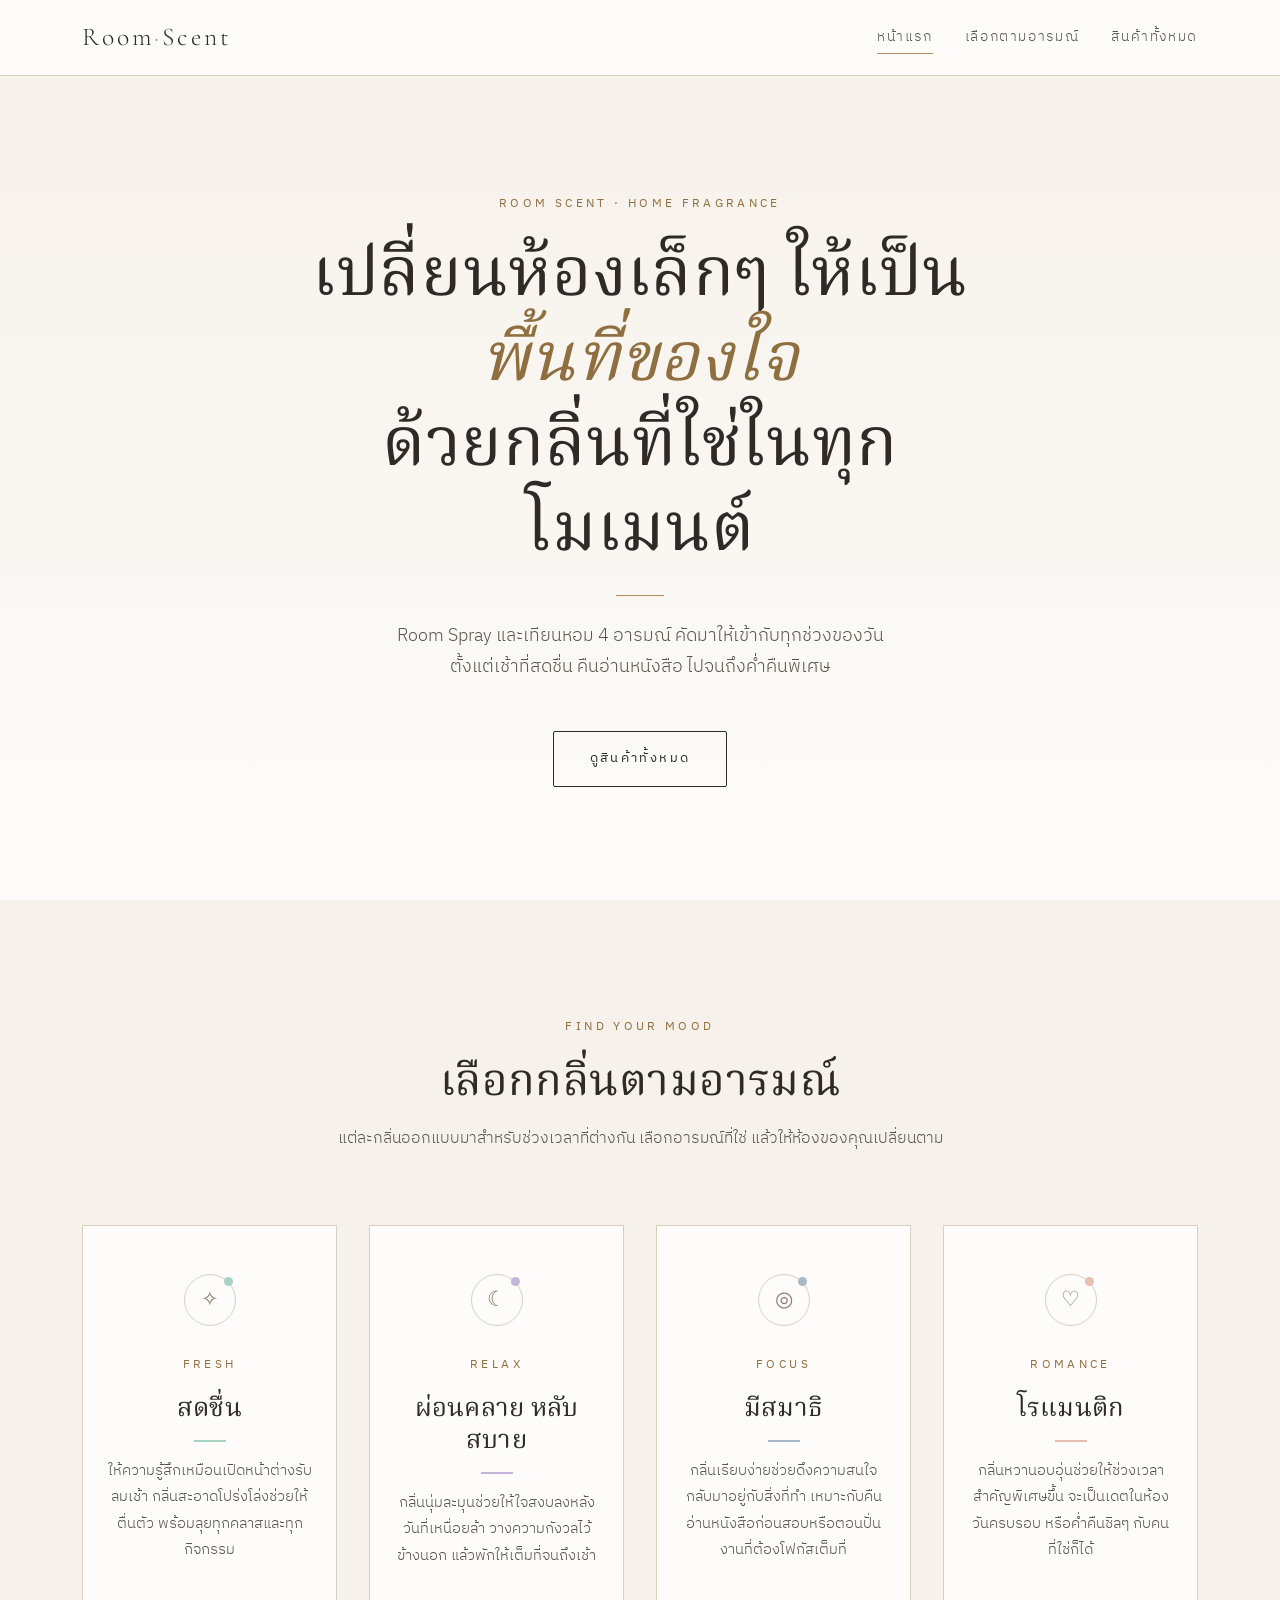
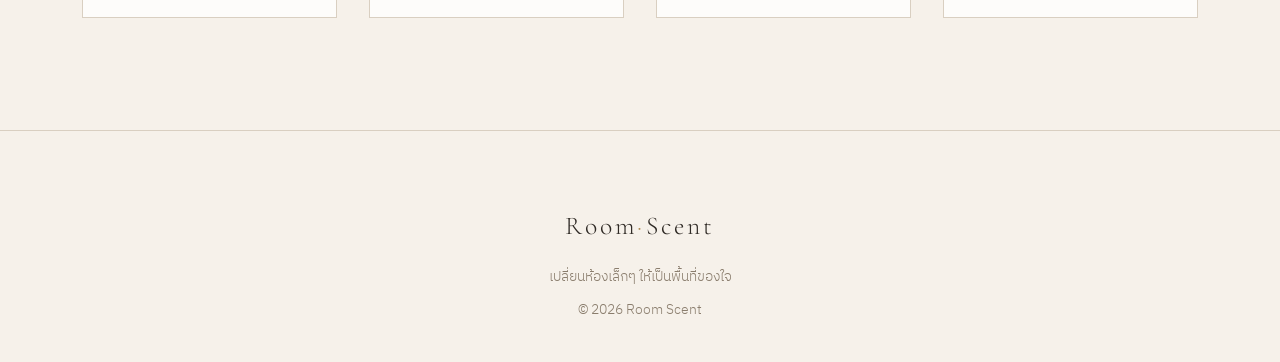
==== index.html @ d081c7c0 "Add files via upload" ====
<!DOCTYPE html>
<html lang="th">
<head>
  <meta charset="UTF-8">
  <meta name="viewport" content="width=device-width, initial-scale=1.0">
  <title>Room Scent — เปลี่ยนห้องเล็กๆ ให้เป็นพื้นที่ของใจ</title>
  <meta name="description" content="Room Scent น้ำหอมปรับบรรยากาศห้องและเทียนหอม 4 อารมณ์ Fresh, Relax, Focus, Romance">
  <link rel="stylesheet" href="style.css">
</head>
<body>

  <!-- ========== Header ========== -->
  <header class="site-header">
    <div class="container">
      <a href="index.html" class="logo">Room<span>·</span>Scent</a>

      <button class="nav-toggle" type="button" aria-label="เปิดเมนู">
        <span></span><span></span><span></span>
      </button>

      <nav class="nav">
        <a href="index.html" class="is-active">หน้าแรก</a>
        <a href="#moods">เลือกตามอารมณ์</a>
        <a href="product.html">สินค้าทั้งหมด</a>
      </nav>
    </div>
  </header>

  <main>

    <!-- ========== Hero ========== -->
    <section class="hero hero--center">
      <div class="container">
        <div class="hero__inner">
          <span class="eyebrow">Room Scent · Home Fragrance</span>
          <h1 class="hero__title">
            เปลี่ยนห้องเล็กๆ ให้เป็น<em>พื้นที่ของใจ</em><br>
            ด้วยกลิ่นที่ใช่ในทุกโมเมนต์
          </h1>
          <hr class="divider">
          <p class="hero__text">
            Room Spray และเทียนหอม 4 อารมณ์ คัดมาให้เข้ากับทุกช่วงของวัน
            ตั้งแต่เช้าที่สดชื่น คืนอ่านหนังสือ ไปจนถึงค่ำคืนพิเศษ
          </p>
          <a href="product.html" class="btn">ดูสินค้าทั้งหมด</a>
        </div>
      </div>
    </section>

    <!-- ========== Moods ========== -->
    <section class="section section--alt" id="moods">
      <div class="container">
        <div class="section-head">
          <span class="eyebrow">Find Your Mood</span>
          <h2>เลือกกลิ่นตามอารมณ์</h2>
          <p>แต่ละกลิ่นออกแบบมาสำหรับช่วงเวลาที่ต่างกัน เลือกอารมณ์ที่ใช่ แล้วให้ห้องของคุณเปลี่ยนตาม</p>
        </div>

        <div class="mood-grid">

          <a href="product.html?mood=fresh" class="mood-card mood-fresh">
            <div class="mood-icon" aria-hidden="true">✧</div>
            <span class="eyebrow">Fresh</span>
            <h3>สดชื่น</h3>
            <p>ให้ความรู้สึกเหมือนเปิดหน้าต่างรับลมเช้า กลิ่นสะอาดโปร่งโล่งช่วยให้ตื่นตัว พร้อมลุยทุกคลาสและทุกกิจกรรม</p>
          </a>

          <a href="product.html?mood=relax" class="mood-card mood-relax">
            <div class="mood-icon" aria-hidden="true">☾</div>
            <span class="eyebrow">Relax</span>
            <h3>ผ่อนคลาย หลับสบาย</h3>
            <p>กลิ่นนุ่มละมุนช่วยให้ใจสงบลงหลังวันที่เหนื่อยล้า วางความกังวลไว้ข้างนอก แล้วพักให้เต็มที่จนถึงเช้า</p>
          </a>

          <a href="product.html?mood=focus" class="mood-card mood-focus">
            <div class="mood-icon" aria-hidden="true">◎</div>
            <span class="eyebrow">Focus</span>
            <h3>มีสมาธิ</h3>
            <p>กลิ่นเรียบง่ายช่วยดึงความสนใจกลับมาอยู่กับสิ่งที่ทำ เหมาะกับคืนอ่านหนังสือก่อนสอบหรือตอนปั่นงานที่ต้องโฟกัสเต็มที่</p>
          </a>

          <a href="product.html?mood=romance" class="mood-card mood-romance">
            <div class="mood-icon" aria-hidden="true">♡</div>
            <span class="eyebrow">Romance</span>
            <h3>โรแมนติก</h3>
            <p>กลิ่นหวานอบอุ่นช่วยให้ช่วงเวลาสำคัญพิเศษขึ้น จะเป็นเดตในห้อง วันครบรอบ หรือค่ำคืนชิลๆ กับคนที่ใช่ก็ได้</p>
          </a>

        </div>
      </div>
    </section>

  </main>

  <!-- ========== Footer ========== -->
  <footer class="site-footer">
    <div class="container">
      <a href="index.html" class="logo">Room<span>·</span>Scent</a>
      <p>เปลี่ยนห้องเล็กๆ ให้เป็นพื้นที่ของใจ</p>
      <p>&copy; 2026 Room Scent</p>
    </div>
  </footer>

  <script src="script.js"></script>
</body>
</html>
---- style.css ----
/* ==========================================================
   Room Scent — Global Theme
   Premium · Minimal · Calm
   ----------------------------------------------------------
   คลาสหลักที่ใช้ใน HTML:
   Layout   : .container, .section, .section--alt
   Header   : .site-header, .logo, .nav, .nav-toggle
   Hero     : .hero, .hero__eyebrow, .hero__title, .hero__text
   Heading  : .section-head, .eyebrow, .divider
   Mood     : .mood-grid, .mood-card  + .mood-fresh / .mood-relax /
              .mood-focus / .mood-romance  (ใส่คู่กับ element ไหนก็ได้)
              .mood-dot, .mood-tag
   Products : .filters, .filter-btn, .product-grid, .product-card,
              .product-card__img, .product-card__body, .product-card__meta,
              .product-card__name, .product-card__desc, .product-card__footer,
              .price
   Buttons  : .btn, .btn--primary, .btn--ghost, .btn--sm, .btn--block
   Form     : .form, .form-group, .form-row, label, input, textarea, select,
              .form-note, .form-status (.is-success / .is-error)
   Cart     : .cart, .cart-item, .cart-total, .qty
   Footer   : .site-footer
   ========================================================== */

@import url("https://fonts.googleapis.com/css2?family=Cormorant+Garamond:ital,wght@0,400;0,500;0,600;1,400&family=Noto+Serif+Thai:wght@300;400;500&family=IBM+Plex+Sans+Thai:wght@300;400;500&display=swap");

/* ---------- Design tokens ---------- */
:root {
  /* Base palette */
  --c-white: #fdfcfa;
  --c-cream: #f6f1ea;
  --c-sand: #ebe3d7;
  --c-beige-dark: #b9a993;
  --c-taupe: #8a7d6d;
  --c-ink: #2f2a25;
  --c-ink-soft: #5b544c;
  --c-line: #d9cfc1;

  /* Accent: soft bronze / gold */
  --c-accent: #b08d57;
  --c-accent-dark: #8f6f3f;
  --c-accent-soft: #e9dcc6;

  /* Mood tints (ใช้แตะเบาๆ เท่านั้น) */
  --mood-fresh: #a8d5c2;
  --mood-relax: #c3b5dc;
  --mood-focus: #a9b8c6;
  --mood-romance: #e8bfae;
  --mood: var(--c-accent); /* ค่าเริ่มต้น ถูกแทนด้วย .mood-* */

  /* Typography */
  --f-serif: "Cormorant Garamond", "Noto Serif Thai", Georgia, serif;
  --f-sans: "IBM Plex Sans Thai", -apple-system, "Helvetica Neue", sans-serif;

  /* Spacing scale */
  --s-1: 0.25rem;
  --s-2: 0.5rem;
  --s-3: 0.75rem;
  --s-4: 1rem;
  --s-5: 1.5rem;
  --s-6: 2rem;
  --s-7: 3rem;
  --s-8: 4.5rem;
  --s-9: 7rem;

  --radius: 2px;
  --line: 1px solid var(--c-line);
  --ease: cubic-bezier(0.25, 0.6, 0.3, 1);
  --container: 1180px;
  --header-h: 76px;
}

.mood-fresh   { --mood: var(--mood-fresh); }
.mood-relax   { --mood: var(--mood-relax); }
.mood-focus   { --mood: var(--mood-focus); }
.mood-romance { --mood: var(--mood-romance); }

/* ---------- Reset / base ---------- */
*,
*::before,
*::after { box-sizing: border-box; }

html { scroll-behavior: smooth; -webkit-text-size-adjust: 100%; }

body {
  margin: 0;
  font-family: var(--f-sans);
  font-weight: 300;
  font-size: 1rem;
  line-height: 1.8;
  color: var(--c-ink);
  background: var(--c-white);
  -webkit-font-smoothing: antialiased;
}

img { display: block; max-width: 100%; height: auto; }

a { color: inherit; text-decoration: none; transition: color 0.3s var(--ease); }
a:hover { color: var(--c-accent-dark); }

h1, h2, h3, h4 {
  font-family: var(--f-serif);
  font-weight: 400;
  line-height: 1.25;
  letter-spacing: 0.01em;
  margin: 0 0 var(--s-4);
  color: var(--c-ink);
}
h1 { font-size: clamp(2.4rem, 5.5vw, 4.25rem); }
h2 { font-size: clamp(1.9rem, 3.6vw, 2.75rem); }
h3 { font-size: clamp(1.3rem, 2vw, 1.6rem); }

p { margin: 0 0 var(--s-4); color: var(--c-ink-soft); }

::selection { background: var(--c-accent-soft); color: var(--c-ink); }

:focus-visible { outline: 1px solid var(--c-accent); outline-offset: 3px; }

/* ---------- Layout ---------- */
.container {
  width: 100%;
  max-width: var(--container);
  margin: 0 auto;
  padding: 0 var(--s-6);
}

.section { padding: var(--s-9) 0; }
.section--alt { background: var(--c-cream); }

.section-head {
  text-align: center;
  max-width: 620px;
  margin: 0 auto var(--s-8);
}

.eyebrow {
  display: inline-block;
  font-family: var(--f-sans);
  font-size: 0.75rem;
  font-weight: 400;
  letter-spacing: 0.28em;
  text-transform: uppercase;
  color: var(--c-accent-dark);
  margin-bottom: var(--s-4);
}

.divider {
  width: 48px;
  height: 1px;
  background: var(--mood);
  border: 0;
  margin: var(--s-5) auto;
}

/* ---------- Header ---------- */
.site-header {
  position: sticky;
  top: 0;
  z-index: 50;
  height: var(--header-h);
  background: rgba(253, 252, 250, 0.92);
  backdrop-filter: blur(8px);
  -webkit-backdrop-filter: blur(8px);
  border-bottom: var(--line);
}
.site-header .container {
  height: 100%;
  display: flex;
  align-items: center;
  justify-content: space-between;
}

.logo {
  font-family: var(--f-serif);
  font-size: 1.6rem;
  letter-spacing: 0.12em;
  color: var(--c-ink);
}
.logo span { color: var(--c-accent); }

.nav { display: flex; align-items: center; gap: var(--s-6); }
.nav a {
  font-size: 0.85rem;
  letter-spacing: 0.12em;
  color: var(--c-ink-soft);
  position: relative;
}
.nav a::after {
  content: "";
  position: absolute;
  left: 0;
  bottom: -4px;
  width: 0;
  height: 1px;
  background: var(--c-accent);
  transition: width 0.35s var(--ease);
}
.nav a:hover::after,
.nav a.is-active::after { width: 100%; }

.nav-toggle {
  display: none;
  background: none;
  border: 0;
  padding: var(--s-2);
  cursor: pointer;
}
.nav-toggle span {
  display: block;
  width: 22px;
  height: 1px;
  background: var(--c-ink);
  margin: 6px 0;
  transition: transform 0.3s var(--ease), opacity 0.3s;
}

/* ---------- Hero ---------- */
.hero {
  min-height: calc(100vh - var(--header-h));
  display: flex;
  align-items: center;
  background: linear-gradient(180deg, var(--c-cream) 0%, var(--c-white) 100%);
  padding: var(--s-9) 0;
}
.hero__inner { max-width: 720px; }
.hero--center .hero__inner { margin: 0 auto; text-align: center; }
.hero__title { margin-bottom: var(--s-5); }
.hero__title em { font-style: italic; color: var(--c-accent-dark); }
.hero__text {
  font-size: 1.1rem;
  max-width: 520px;
  margin-bottom: var(--s-7);
}
.hero--center .hero__text { margin-left: auto; margin-right: auto; }

/* ---------- Buttons ---------- */
.btn {
  display: inline-flex;
  align-items: center;
  justify-content: center;
  gap: var(--s-2);
  padding: 0.95rem 2.25rem;
  font-family: var(--f-sans);
  font-size: 0.82rem;
  font-weight: 400;
  letter-spacing: 0.18em;
  text-transform: uppercase;
  border: 1px solid var(--c-ink);
  border-radius: var(--radius);
  background: transparent;
  color: var(--c-ink);
  cursor: pointer;
  transition: background 0.35s var(--ease), color 0.35s var(--ease),
    border-color 0.35s var(--ease);
}
.btn:hover { background: var(--c-ink); color: var(--c-white); }

.btn--primary { background: var(--c-ink); color: var(--c-white); }
.btn--primary:hover {
  background: var(--c-accent-dark);
  border-color: var(--c-accent-dark);
  color: var(--c-white);
}

.btn--ghost { border-color: var(--c-line); color: var(--c-ink-soft); }
.btn--ghost:hover {
  background: transparent;
  border-color: var(--c-accent);
  color: var(--c-accent-dark);
}

.btn--sm { padding: 0.6rem 1.25rem; font-size: 0.72rem; }
.btn--block { width: 100%; }
.btn:disabled { opacity: 0.45; cursor: not-allowed; }

/* ---------- Mood ---------- */
.mood-grid {
  display: grid;
  grid-template-columns: repeat(4, 1fr);
  gap: var(--s-6);
}

.mood-card {
  padding: var(--s-7) var(--s-5);
  background: var(--c-white);
  border: var(--line);
  text-align: center;
  transition: border-color 0.4s var(--ease), transform 0.4s var(--ease);
}
.mood-card:hover { border-color: var(--c-beige-dark); transform: translateY(-3px); }
.mood-card h3 { margin-bottom: var(--s-2); }
.mood-card h3::after {
  content: "";
  display: block;
  width: 32px;
  height: 2px;
  background: var(--mood);
  margin: var(--s-4) auto 0;
}
.mood-card p { font-size: 0.92rem; margin: var(--s-4) 0 0; }

.mood-icon {
  width: 52px;
  height: 52px;
  margin: 0 auto var(--s-5);
  border: 1px solid var(--c-line);
  border-radius: 50%;
  display: grid;
  place-items: center;
  font-size: 1.3rem;
  color: var(--c-taupe);
  position: relative;
}
.mood-icon::after {
  content: "";
  position: absolute;
  right: 2px;
  top: 2px;
  width: 9px;
  height: 9px;
  border-radius: 50%;
  background: var(--mood);
}

.mood-dot {
  display: inline-block;
  width: 8px;
  height: 8px;
  border-radius: 50%;
  background: var(--mood);
  vertical-align: middle;
}

.mood-tag {
  display: inline-flex;
  align-items: center;
  gap: var(--s-2);
  font-size: 0.7rem;
  letter-spacing: 0.2em;
  text-transform: uppercase;
  color: var(--c-taupe);
}
.mood-tag::before {
  content: "";
  width: 8px;
  height: 8px;
  border-radius: 50%;
  background: var(--mood);
}

/* ---------- Filters ---------- */
.filters {
  display: flex;
  flex-wrap: wrap;
  justify-content: center;
  gap: var(--s-3);
  margin-bottom: var(--s-8);
}
.filter-btn {
  padding: 0.55rem 1.4rem;
  font-family: var(--f-sans);
  font-size: 0.78rem;
  letter-spacing: 0.15em;
  text-transform: uppercase;
  background: transparent;
  color: var(--c-ink-soft);
  border: 1px solid var(--c-line);
  border-radius: 100px;
  cursor: pointer;
  transition: all 0.3s var(--ease);
}
.filter-btn:hover { border-color: var(--c-beige-dark); color: var(--c-ink); }
.filter-btn.is-active {
  border-color: var(--c-ink);
  color: var(--c-ink);
  box-shadow: inset 0 -2px 0 var(--mood);
}

/* ---------- Products ---------- */
.product-grid {
  display: grid;
  grid-template-columns: repeat(auto-fill, minmax(250px, 1fr));
  gap: var(--s-7) var(--s-6);
}

.product-card {
  display: flex;
  flex-direction: column;
  background: var(--c-white);
}

.product-card__img {
  aspect-ratio: 4 / 5;
  overflow: hidden;
  background: var(--c-sand);
  margin-bottom: var(--s-5);
}
.product-card__img img {
  width: 100%;
  height: 100%;
  object-fit: cover;
  transition: transform 0.9s var(--ease);
}
.product-card:hover .product-card__img img { transform: scale(1.04); }

.product-card__body { display: flex; flex-direction: column; flex: 1; }

.product-card__meta {
  display: flex;
  justify-content: space-between;
  align-items: center;
  margin-bottom: var(--s-2);
  font-size: 0.75rem;
  color: var(--c-taupe);
  letter-spacing: 0.08em;
}

.product-card__name {
  font-family: var(--f-serif);
  font-size: 1.35rem;
  margin-bottom: var(--s-2);
}

.product-card__desc {
  font-size: 0.9rem;
  line-height: 1.7;
  flex: 1;
  margin-bottom: var(--s-5);
}

.product-card__footer {
  display: flex;
  justify-content: space-between;
  align-items: center;
  padding-top: var(--s-4);
  border-top: var(--line);
}

.price {
  font-family: var(--f-serif);
  font-size: 1.35rem;
  color: var(--c-ink);
}
.price small {
  font-family: var(--f-sans);
  font-size: 0.75rem;
  color: var(--c-taupe);
  margin-left: 2px;
}

/* ---------- Form ---------- */
.form {
  max-width: 640px;
  margin: 0 auto;
  padding: var(--s-8) var(--s-7);
  background: var(--c-white);
  border: var(--line);
}

.form-group { margin-bottom: var(--s-5); }
.form-row { display: grid; grid-template-columns: 1fr 1fr; gap: var(--s-5); }

label {
  display: block;
  font-size: 0.75rem;
  letter-spacing: 0.16em;
  text-transform: uppercase;
  color: var(--c-taupe);
  margin-bottom: var(--s-2);
}

input,
textarea,
select {
  width: 100%;
  padding: 0.85rem 0;
  font-family: var(--f-sans);
  font-size: 1rem;
  font-weight: 300;
  color: var(--c-ink);
  background: transparent;
  border: 0;
  border-bottom: 1px solid var(--c-line);
  border-radius: 0;
  transition: border-color 0.3s var(--ease);
  -webkit-appearance: none;
  appearance: none;
}
input:focus,
textarea:focus,
select:focus { outline: none; border-bottom-color: var(--c-accent); }
textarea { resize: vertical; min-height: 96px; }
::placeholder { color: var(--c-beige-dark); }

.form-note { font-size: 0.82rem; color: var(--c-taupe); }

.form-status {
  margin-top: var(--s-5);
  padding: var(--s-4) var(--s-5);
  font-size: 0.92rem;
  border-left: 2px solid var(--c-accent);
  background: var(--c-cream);
  display: none;
}
.form-status.is-success,
.form-status.is-error { display: block; }
.form-status.is-error { border-left-color: #b5675a; }

/* ---------- Cart ---------- */
.cart { border-top: var(--line); margin-bottom: var(--s-6); }

.cart-item {
  display: flex;
  align-items: center;
  justify-content: space-between;
  gap: var(--s-4);
  padding: var(--s-4) 0;
  border-bottom: var(--line);
  font-size: 0.95rem;
}
.cart-item__name { flex: 1; }

.qty { display: inline-flex; align-items: center; border: var(--line); }
.qty button {
  width: 32px;
  height: 32px;
  background: none;
  border: 0;
  cursor: pointer;
  color: var(--c-ink-soft);
  font-size: 1rem;
}
.qty button:hover { color: var(--c-accent-dark); }
.qty span { min-width: 28px; text-align: center; font-size: 0.9rem; }

.cart-total {
  display: flex;
  justify-content: space-between;
  align-items: baseline;
  padding: var(--s-5) 0;
  font-family: var(--f-serif);
  font-size: 1.5rem;
}

.cart-empty {
  text-align: center;
  color: var(--c-taupe);
  padding: var(--s-6) 0;
  font-size: 0.92rem;
}

/* ---------- Footer ---------- */
.site-footer {
  padding: var(--s-8) 0 var(--s-6);
  background: var(--c-cream);
  border-top: var(--line);
  text-align: center;
  font-size: 0.85rem;
  color: var(--c-taupe);
}
.site-footer .logo { display: inline-block; margin-bottom: var(--s-4); }
.site-footer p { color: var(--c-taupe); margin-bottom: var(--s-2); }

/* ---------- Utilities ---------- */
.text-center { text-align: center; }
.mt-6 { margin-top: var(--s-6); }
.mt-7 { margin-top: var(--s-7); }
.visually-hidden {
  position: absolute !important;
  width: 1px; height: 1px;
  overflow: hidden;
  clip: rect(0 0 0 0);
  white-space: nowrap;
}

.fade-in {
  opacity: 0;
  transform: translateY(16px);
  transition: opacity 0.9s var(--ease), transform 0.9s var(--ease);
}
.fade-in.is-visible { opacity: 1; transform: none; }

@media (prefers-reduced-motion: reduce) {
  *, *::before, *::after { transition: none !important; scroll-behavior: auto !important; }
  .fade-in { opacity: 1; transform: none; }
}

/* ---------- Responsive ---------- */
@media (max-width: 1024px) {
  .mood-grid { grid-template-columns: repeat(2, 1fr); }
}

@media (max-width: 768px) {
  :root { --header-h: 64px; }

  .container { padding: 0 var(--s-5); }
  .section { padding: var(--s-8) 0; }
  .section-head { margin-bottom: var(--s-7); }

  .nav-toggle { display: block; }
  .nav {
    position: absolute;
    top: var(--header-h);
    left: 0;
    right: 0;
    flex-direction: column;
    gap: 0;
    background: var(--c-white);
    border-bottom: var(--line);
    max-height: 0;
    overflow: hidden;
    transition: max-height 0.4s var(--ease);
  }
  .nav.is-open { max-height: 360px; }
  .nav a { width: 100%; padding: var(--s-4) var(--s-5); border-top: var(--line); }
  .nav a::after { display: none; }

  .nav-toggle.is-open span:nth-child(1) { transform: translateY(7px) rotate(45deg); }
  .nav-toggle.is-open span:nth-child(2) { opacity: 0; }
  .nav-toggle.is-open span:nth-child(3) { transform: translateY(-7px) rotate(-45deg); }

  .hero { min-height: auto; padding: var(--s-8) 0; }

  .product-grid {
    grid-template-columns: repeat(2, 1fr);
    gap: var(--s-6) var(--s-4);
  }
  .product-card__name { font-size: 1.15rem; }
  .product-card__desc { font-size: 0.85rem; }

  .form { padding: var(--s-6) var(--s-5); }
  .form-row { grid-template-columns: 1fr; gap: 0; }
}

@media (max-width: 480px) {
  .mood-grid { grid-template-columns: 1fr; }
  .product-grid { grid-template-columns: 1fr; }
  .product-card__footer { flex-wrap: wrap; gap: var(--s-3); }
  .btn { padding: 0.9rem 1.75rem; }
}
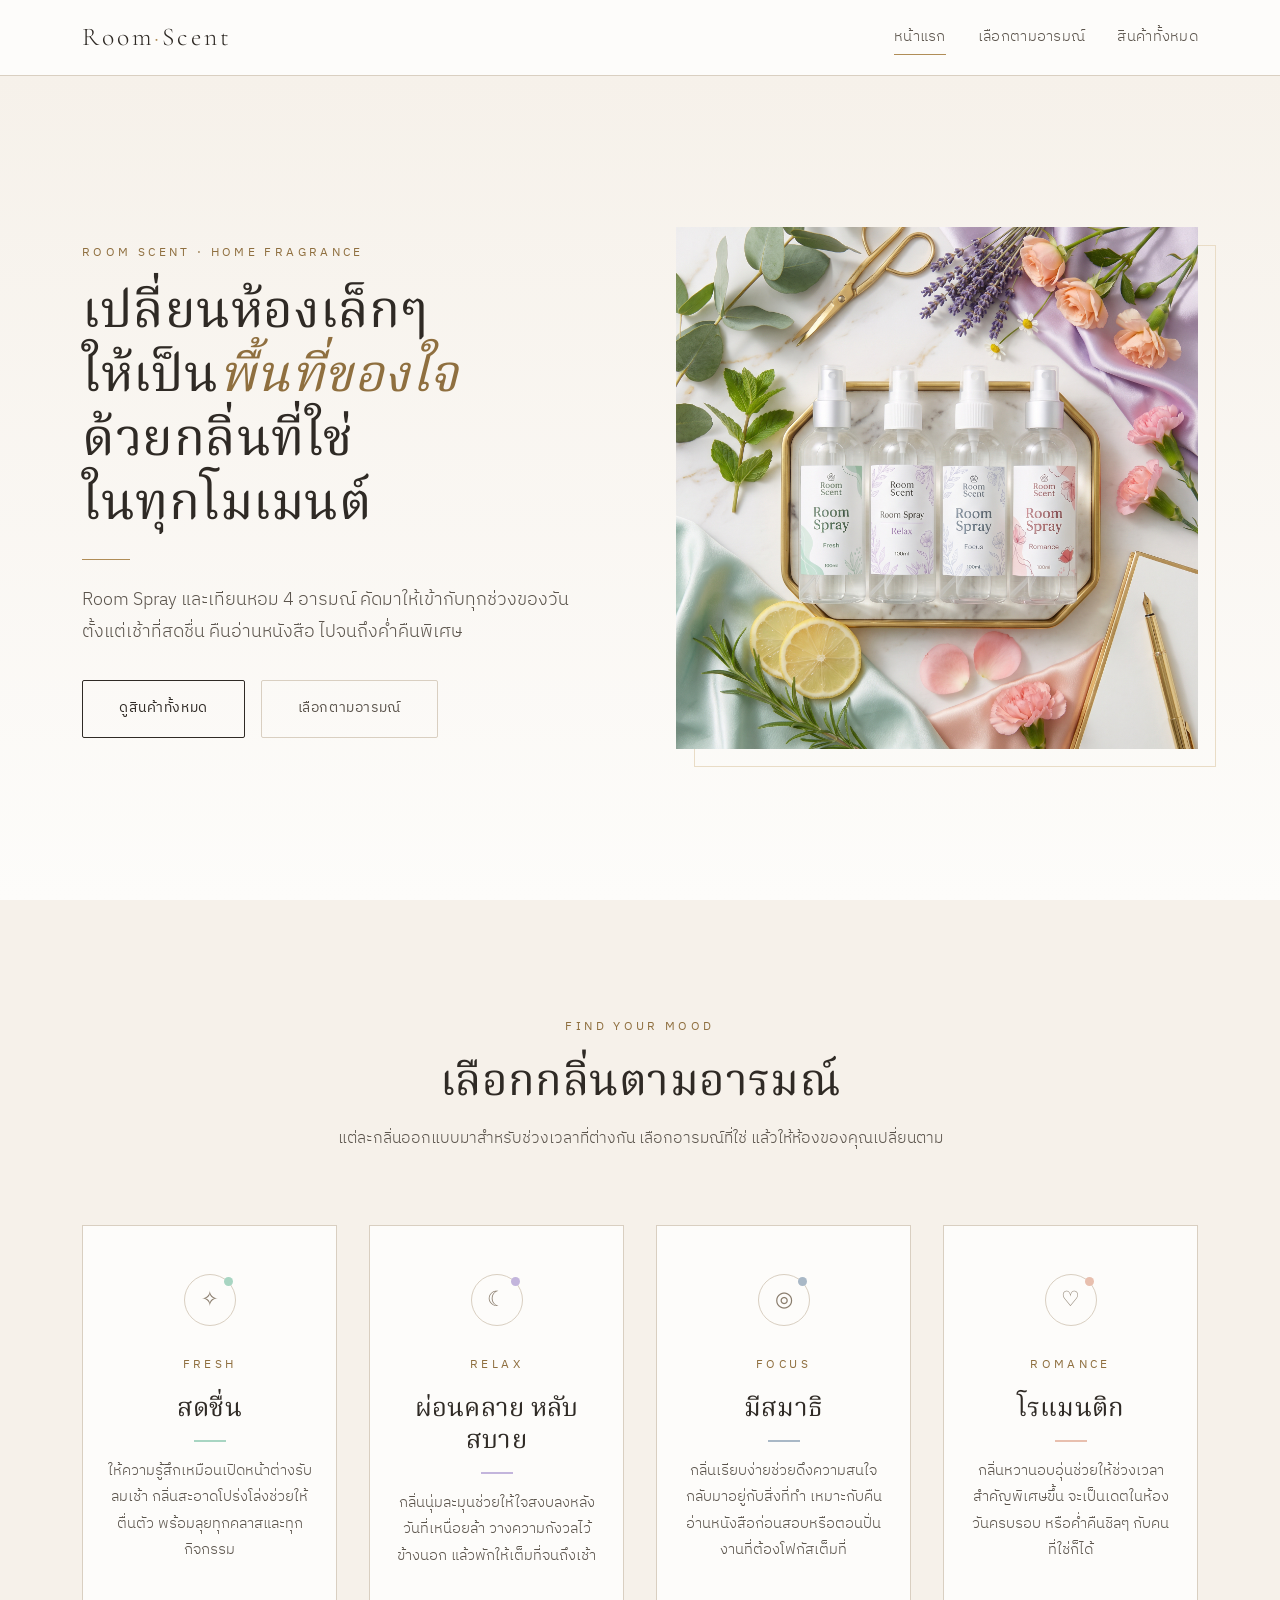
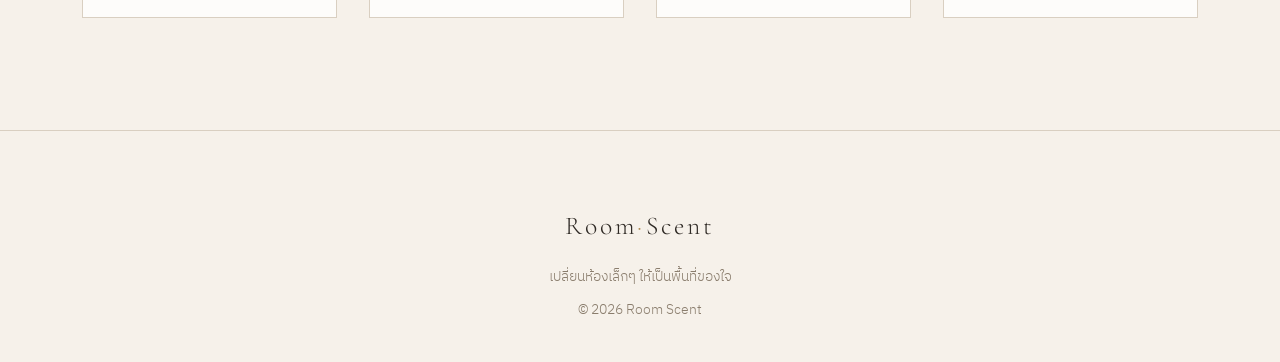
==== commit 58da8bdc: "Add files via upload" ====
--- a/index.html
+++ b/index.html
@@ -29,20 +29,28 @@
   <main>
 
     <!-- ========== Hero ========== -->
-    <section class="hero hero--center">
+    <section class="hero hero--split">
       <div class="container">
         <div class="hero__inner">
           <span class="eyebrow">Room Scent · Home Fragrance</span>
           <h1 class="hero__title">
-            เปลี่ยนห้องเล็กๆ ให้เป็น<em>พื้นที่ของใจ</em><br>
-            ด้วยกลิ่นที่ใช่ในทุกโมเมนต์
+            <span class="nowrap">เปลี่ยนห้องเล็กๆ</span> <span class="nowrap">ให้เป็น<em>พื้นที่ของใจ</em></span>
+            <span class="nowrap">ด้วยกลิ่นที่ใช่</span> <span class="nowrap">ในทุกโมเมนต์</span>
           </h1>
           <hr class="divider">
           <p class="hero__text">
             Room Spray และเทียนหอม 4 อารมณ์ คัดมาให้เข้ากับทุกช่วงของวัน
             ตั้งแต่เช้าที่สดชื่น คืนอ่านหนังสือ ไปจนถึงค่ำคืนพิเศษ
           </p>
-          <a href="product.html" class="btn">ดูสินค้าทั้งหมด</a>
+          <div class="hero__actions">
+            <a href="product.html" class="btn">ดูสินค้าทั้งหมด</a>
+            <a href="#moods" class="btn btn--ghost">เลือกตามอารมณ์</a>
+          </div>
+        </div>
+
+        <div class="hero__media">
+          <img src="images/AllScents.jpeg"
+               alt="Room Spray ทั้ง 4 กลิ่น Fresh, Relax, Focus และ Romance">
         </div>
       </div>
     </section>
--- a/style.css
+++ b/style.css
@@ -179,8 +179,8 @@
 
 .nav { display: flex; align-items: center; gap: var(--s-6); }
 .nav a {
-  font-size: 0.85rem;
-  letter-spacing: 0.12em;
+  font-size: 0.92rem;
+  letter-spacing: 0.02em;
   color: var(--c-ink-soft);
   position: relative;
 }
@@ -232,6 +232,36 @@
 }
 .hero--center .hero__text { margin-left: auto; margin-right: auto; }
 
+/* Hero แบบแบ่งซ้าย-ขวา (ข้อความ + ภาพ) */
+.hero--split .container {
+  display: grid;
+  grid-template-columns: 1fr 1fr;
+  gap: var(--s-8);
+  align-items: center;
+}
+.hero--split .hero__inner { max-width: 540px; }
+.hero--split .hero__title { font-size: clamp(2.2rem, 4vw, 3.5rem); }
+.hero--split .hero__text { margin-bottom: var(--s-6); }
+.hero--split .divider { margin-left: 0; }
+
+.hero__actions { display: flex; flex-wrap: wrap; gap: var(--s-4); }
+
+.hero__media { position: relative; }
+.hero__media::before {
+  content: "";
+  position: absolute;
+  inset: 18px -18px -18px 18px;
+  border: 1px solid var(--c-accent-soft);
+  z-index: 0;
+}
+.hero__media img {
+  position: relative;
+  z-index: 1;
+  width: 100%;
+  aspect-ratio: 1 / 1;
+  object-fit: cover;
+}
+
 /* ---------- Buttons ---------- */
 .btn {
   display: inline-flex;
@@ -240,9 +270,9 @@
   gap: var(--s-2);
   padding: 0.95rem 2.25rem;
   font-family: var(--f-sans);
-  font-size: 0.82rem;
+  font-size: 0.9rem;
   font-weight: 400;
-  letter-spacing: 0.18em;
+  letter-spacing: 0.04em;
   text-transform: uppercase;
   border: 1px solid var(--c-ink);
   border-radius: var(--radius);
@@ -358,8 +388,8 @@
 .filter-btn {
   padding: 0.55rem 1.4rem;
   font-family: var(--f-sans);
-  font-size: 0.78rem;
-  letter-spacing: 0.15em;
+  font-size: 0.82rem;
+  letter-spacing: 0.06em;
   text-transform: uppercase;
   background: transparent;
   color: var(--c-ink-soft);
@@ -461,8 +491,8 @@
 
 label {
   display: block;
-  font-size: 0.75rem;
-  letter-spacing: 0.16em;
+  font-size: 0.82rem;
+  letter-spacing: 0.02em;
   text-transform: uppercase;
   color: var(--c-taupe);
   margin-bottom: var(--s-2);
@@ -562,6 +592,7 @@
 
 /* ---------- Utilities ---------- */
 .text-center { text-align: center; }
+.nowrap { white-space: nowrap; }
 .mt-6 { margin-top: var(--s-6); }
 .mt-7 { margin-top: var(--s-7); }
 .visually-hidden {
@@ -587,6 +618,16 @@
 /* ---------- Responsive ---------- */
 @media (max-width: 1024px) {
   .mood-grid { grid-template-columns: repeat(2, 1fr); }
+}
+
+@media (max-width: 900px) {
+  .hero--split .container { grid-template-columns: 1fr; gap: var(--s-7); }
+  .hero--split .hero__inner { max-width: none; text-align: center; }
+  .hero--split .hero__text { margin-left: auto; margin-right: auto; }
+  .hero--split .hero__actions { justify-content: center; }
+  .hero--split .divider { margin-left: auto; margin-right: auto; }
+  .hero__media { max-width: 520px; margin: 0 auto; width: 100%; }
+  .hero__media::before { inset: 12px -12px -12px 12px; }
 }
 
 @media (max-width: 768px) {
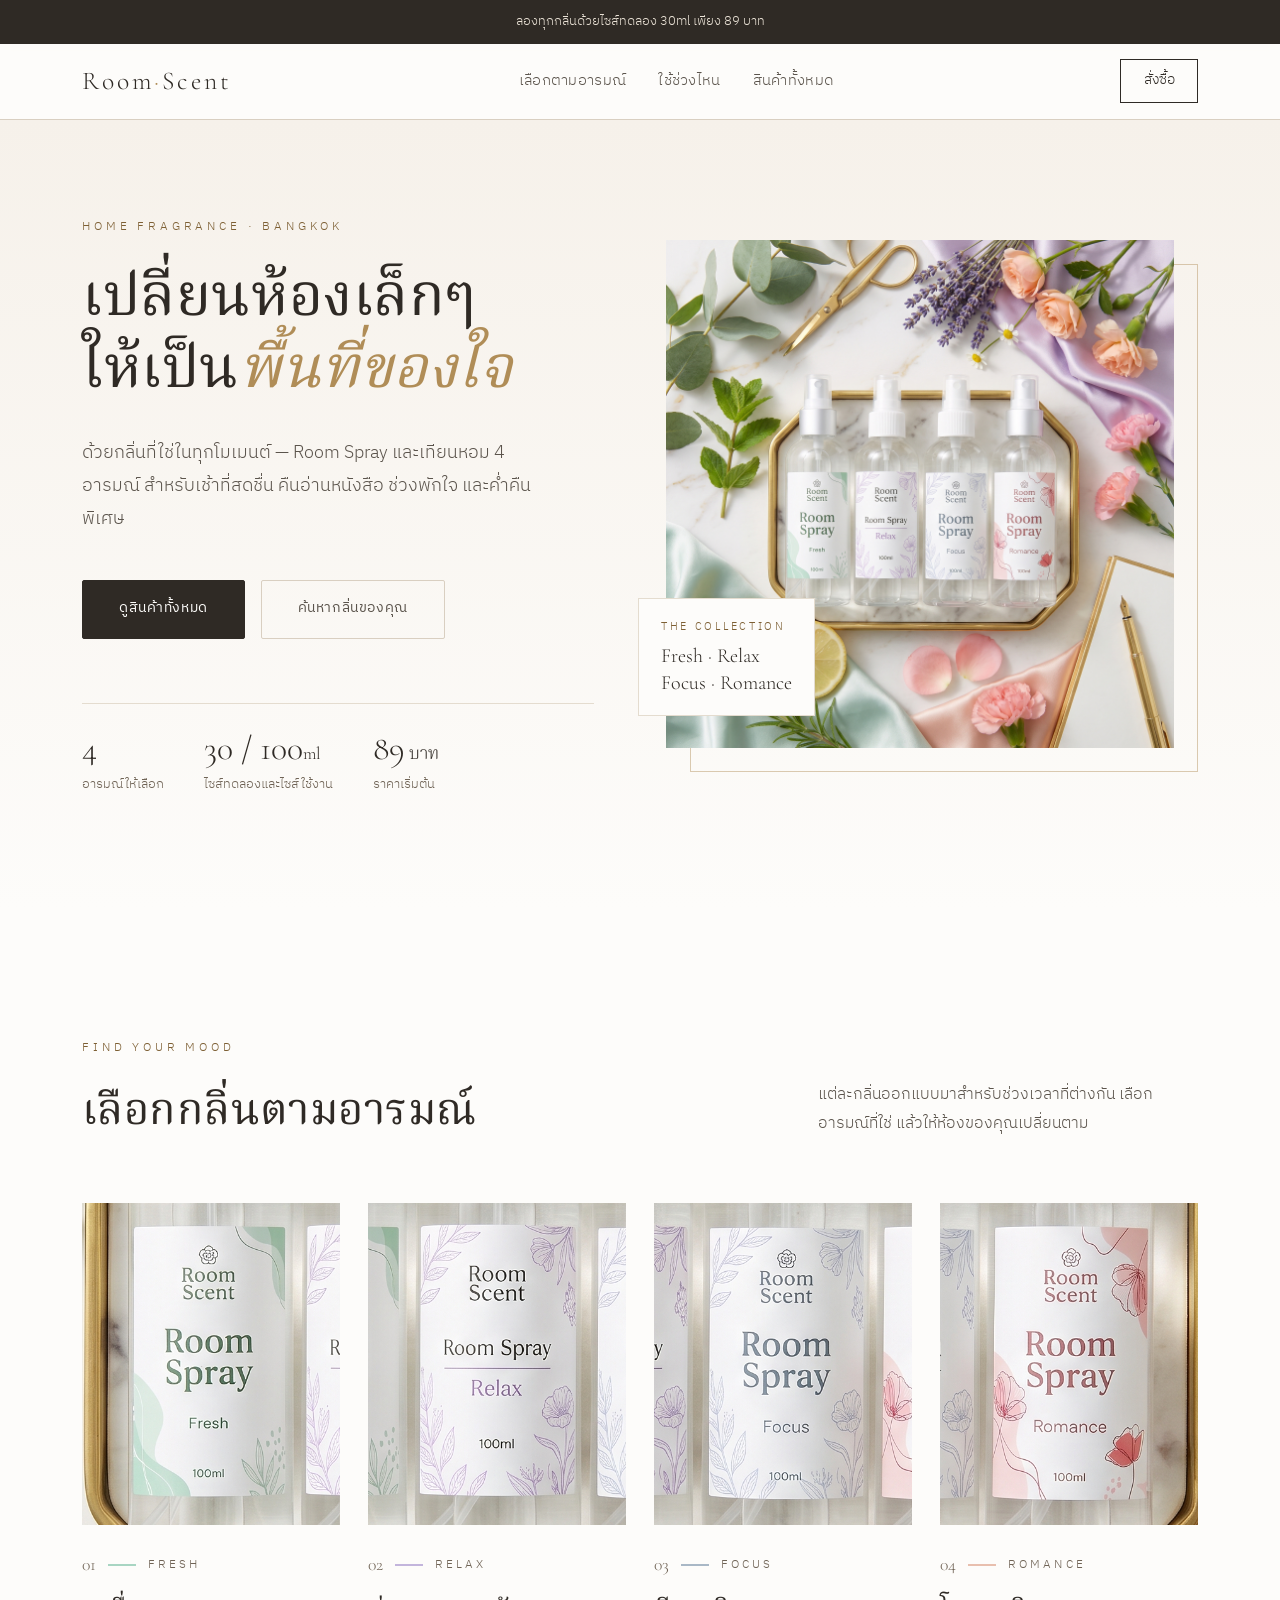
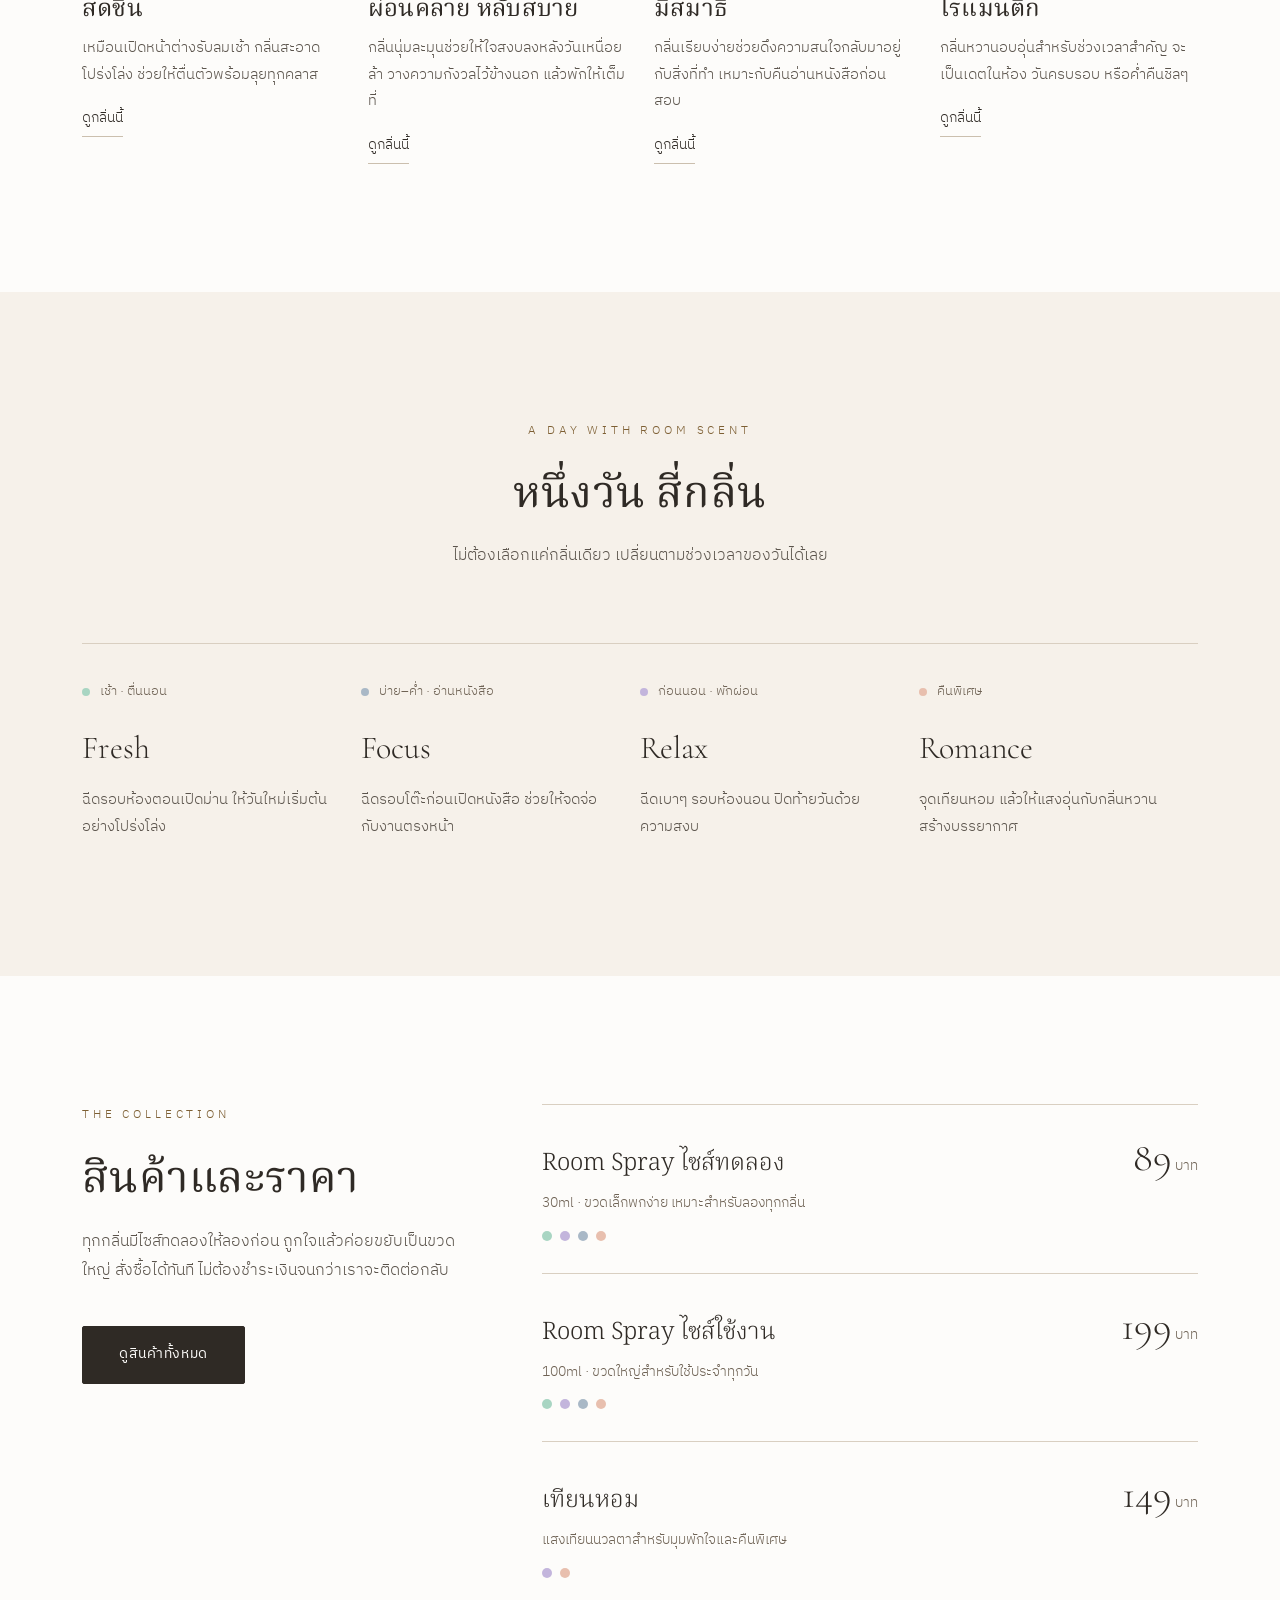
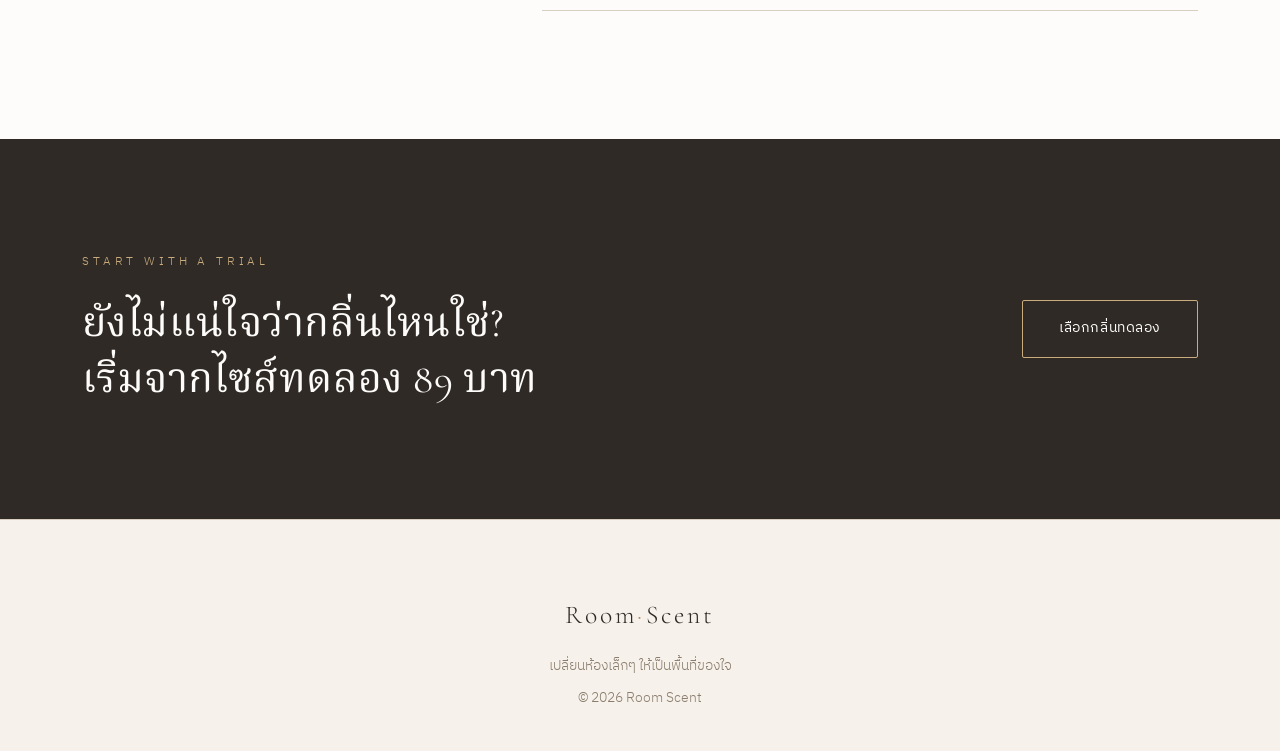
==== commit 4ed7436d: "Add files via upload" ====
--- a/index.html
+++ b/index.html
@@ -4,10 +4,13 @@
   <meta charset="UTF-8">
   <meta name="viewport" content="width=device-width, initial-scale=1.0">
   <title>Room Scent — เปลี่ยนห้องเล็กๆ ให้เป็นพื้นที่ของใจ</title>
-  <meta name="description" content="Room Scent น้ำหอมปรับบรรยากาศห้องและเทียนหอม 4 อารมณ์ Fresh, Relax, Focus, Romance">
+  <meta name="description" content="Room Scent น้ำหอมปรับบรรยากาศห้องและเทียนหอม 4 อารมณ์ Fresh, Relax, Focus, Romance เริ่มต้น 89 บาท">
   <link rel="stylesheet" href="style.css">
 </head>
 <body>
+
+  <!-- ========== Announcement ========== -->
+  <div class="announce">ลองทุกกลิ่นด้วยไซส์ทดลอง 30ml เพียง 89 บาท</div>
 
   <!-- ========== Header ========== -->
   <header class="site-header">
@@ -19,82 +22,212 @@
       </button>
 
       <nav class="nav">
-        <a href="index.html" class="is-active">หน้าแรก</a>
         <a href="#moods">เลือกตามอารมณ์</a>
+        <a href="#ritual">ใช้ช่วงไหน</a>
         <a href="product.html">สินค้าทั้งหมด</a>
       </nav>
+
+      <a href="product.html" class="nav-cta">สั่งซื้อ</a>
     </div>
   </header>
 
   <main>
 
     <!-- ========== Hero ========== -->
-    <section class="hero hero--split">
+    <section class="h-hero">
+      <div class="container h-hero__inner">
+
+        <div class="h-hero__text">
+          <span class="kicker">Home Fragrance · Bangkok</span>
+          <h1 class="h-hero__title">
+            <span class="nowrap">เปลี่ยนห้องเล็กๆ</span><br>
+            <span class="nowrap">ให้เป็น<em>พื้นที่ของใจ</em></span>
+          </h1>
+          <p class="h-hero__lead">
+            ด้วยกลิ่นที่ใช่ในทุกโมเมนต์ — Room Spray และเทียนหอม 4 อารมณ์
+            สำหรับเช้าที่สดชื่น คืนอ่านหนังสือ ช่วงพักใจ และค่ำคืนพิเศษ
+          </p>
+          <div class="h-hero__actions">
+            <a href="product.html" class="btn btn--primary">ดูสินค้าทั้งหมด</a>
+            <a href="#moods" class="btn btn--ghost">ค้นหากลิ่นของคุณ</a>
+          </div>
+
+          <div class="h-facts">
+            <div>
+              <div class="h-facts__num">4</div>
+              <div class="h-facts__label">อารมณ์ให้เลือก</div>
+            </div>
+            <div>
+              <div class="h-facts__num">30 / 100<small>ml</small></div>
+              <div class="h-facts__label">ไซส์ทดลองและไซส์ใช้งาน</div>
+            </div>
+            <div>
+              <div class="h-facts__num">89<small> บาท</small></div>
+              <div class="h-facts__label">ราคาเริ่มต้น</div>
+            </div>
+          </div>
+        </div>
+
+        <div class="h-hero__media">
+          <img src="images/AllScents.jpeg"
+               alt="Room Spray ทั้ง 4 กลิ่น Fresh, Relax, Focus และ Romance วางบนถาดหินอ่อน">
+          <div class="h-badge">
+            <div class="h-badge__kicker">THE COLLECTION</div>
+            <div class="h-badge__text">Fresh · Relax<br>Focus · Romance</div>
+          </div>
+        </div>
+
+      </div>
+    </section>
+
+    <!-- ========== Moods ========== -->
+    <section class="h-section" id="moods">
       <div class="container">
-        <div class="hero__inner">
-          <span class="eyebrow">Room Scent · Home Fragrance</span>
-          <h1 class="hero__title">
-            <span class="nowrap">เปลี่ยนห้องเล็กๆ</span> <span class="nowrap">ให้เป็น<em>พื้นที่ของใจ</em></span>
-            <span class="nowrap">ด้วยกลิ่นที่ใช่</span> <span class="nowrap">ในทุกโมเมนต์</span>
-          </h1>
-          <hr class="divider">
-          <p class="hero__text">
-            Room Spray และเทียนหอม 4 อารมณ์ คัดมาให้เข้ากับทุกช่วงของวัน
-            ตั้งแต่เช้าที่สดชื่น คืนอ่านหนังสือ ไปจนถึงค่ำคืนพิเศษ
-          </p>
-          <div class="hero__actions">
-            <a href="product.html" class="btn">ดูสินค้าทั้งหมด</a>
-            <a href="#moods" class="btn btn--ghost">เลือกตามอารมณ์</a>
-          </div>
-        </div>
-
-        <div class="hero__media">
-          <img src="images/AllScents.jpeg"
-               alt="Room Spray ทั้ง 4 กลิ่น Fresh, Relax, Focus และ Romance">
-        </div>
-      </div>
-    </section>
-
-    <!-- ========== Moods ========== -->
-    <section class="section section--alt" id="moods">
+        <div class="h-head">
+          <div>
+            <span class="kicker">Find Your Mood</span>
+            <h2>เลือกกลิ่นตามอารมณ์</h2>
+          </div>
+          <p>แต่ละกลิ่นออกแบบมาสำหรับช่วงเวลาที่ต่างกัน เลือกอารมณ์ที่ใช่ แล้วให้ห้องของคุณเปลี่ยนตาม</p>
+        </div>
+
+        <div class="h-moods">
+
+          <a href="product.html?mood=fresh" class="h-mood mood-fresh">
+            <div class="h-mood__img"><div class="h-mood__crop" role="img" aria-label="ขวด Room Spray กลิ่น Fresh"></div></div>
+            <div class="h-mood__meta">
+              <span class="h-mood__no">01</span><span class="h-mood__line" aria-hidden="true"></span><span class="h-mood__en">FRESH</span>
+            </div>
+            <h3>สดชื่น</h3>
+            <p>เหมือนเปิดหน้าต่างรับลมเช้า กลิ่นสะอาดโปร่งโล่ง ช่วยให้ตื่นตัวพร้อมลุยทุกคลาส</p>
+            <span class="h-mood__link">ดูกลิ่นนี้</span>
+          </a>
+
+          <a href="product.html?mood=relax" class="h-mood mood-relax">
+            <div class="h-mood__img"><div class="h-mood__crop" role="img" aria-label="ขวด Room Spray กลิ่น Relax"></div></div>
+            <div class="h-mood__meta">
+              <span class="h-mood__no">02</span><span class="h-mood__line" aria-hidden="true"></span><span class="h-mood__en">RELAX</span>
+            </div>
+            <h3>ผ่อนคลาย หลับสบาย</h3>
+            <p>กลิ่นนุ่มละมุนช่วยให้ใจสงบลงหลังวันเหนื่อยล้า วางความกังวลไว้ข้างนอก แล้วพักให้เต็มที่</p>
+            <span class="h-mood__link">ดูกลิ่นนี้</span>
+          </a>
+
+          <a href="product.html?mood=focus" class="h-mood mood-focus">
+            <div class="h-mood__img"><div class="h-mood__crop" role="img" aria-label="ขวด Room Spray กลิ่น Focus"></div></div>
+            <div class="h-mood__meta">
+              <span class="h-mood__no">03</span><span class="h-mood__line" aria-hidden="true"></span><span class="h-mood__en">FOCUS</span>
+            </div>
+            <h3>มีสมาธิ</h3>
+            <p>กลิ่นเรียบง่ายช่วยดึงความสนใจกลับมาอยู่กับสิ่งที่ทำ เหมาะกับคืนอ่านหนังสือก่อนสอบ</p>
+            <span class="h-mood__link">ดูกลิ่นนี้</span>
+          </a>
+
+          <a href="product.html?mood=romance" class="h-mood mood-romance">
+            <div class="h-mood__img"><div class="h-mood__crop" role="img" aria-label="ขวด Room Spray กลิ่น Romance"></div></div>
+            <div class="h-mood__meta">
+              <span class="h-mood__no">04</span><span class="h-mood__line" aria-hidden="true"></span><span class="h-mood__en">ROMANCE</span>
+            </div>
+            <h3>โรแมนติก</h3>
+            <p>กลิ่นหวานอบอุ่นสำหรับช่วงเวลาสำคัญ จะเป็นเดตในห้อง วันครบรอบ หรือค่ำคืนชิลๆ</p>
+            <span class="h-mood__link">ดูกลิ่นนี้</span>
+          </a>
+
+        </div>
+      </div>
+    </section>
+
+    <!-- ========== Ritual ========== -->
+    <section class="h-section h-section--cream" id="ritual">
       <div class="container">
-        <div class="section-head">
-          <span class="eyebrow">Find Your Mood</span>
-          <h2>เลือกกลิ่นตามอารมณ์</h2>
-          <p>แต่ละกลิ่นออกแบบมาสำหรับช่วงเวลาที่ต่างกัน เลือกอารมณ์ที่ใช่ แล้วให้ห้องของคุณเปลี่ยนตาม</p>
-        </div>
-
-        <div class="mood-grid">
-
-          <a href="product.html?mood=fresh" class="mood-card mood-fresh">
-            <div class="mood-icon" aria-hidden="true">✧</div>
-            <span class="eyebrow">Fresh</span>
-            <h3>สดชื่น</h3>
-            <p>ให้ความรู้สึกเหมือนเปิดหน้าต่างรับลมเช้า กลิ่นสะอาดโปร่งโล่งช่วยให้ตื่นตัว พร้อมลุยทุกคลาสและทุกกิจกรรม</p>
-          </a>
-
-          <a href="product.html?mood=relax" class="mood-card mood-relax">
-            <div class="mood-icon" aria-hidden="true">☾</div>
-            <span class="eyebrow">Relax</span>
-            <h3>ผ่อนคลาย หลับสบาย</h3>
-            <p>กลิ่นนุ่มละมุนช่วยให้ใจสงบลงหลังวันที่เหนื่อยล้า วางความกังวลไว้ข้างนอก แล้วพักให้เต็มที่จนถึงเช้า</p>
-          </a>
-
-          <a href="product.html?mood=focus" class="mood-card mood-focus">
-            <div class="mood-icon" aria-hidden="true">◎</div>
-            <span class="eyebrow">Focus</span>
-            <h3>มีสมาธิ</h3>
-            <p>กลิ่นเรียบง่ายช่วยดึงความสนใจกลับมาอยู่กับสิ่งที่ทำ เหมาะกับคืนอ่านหนังสือก่อนสอบหรือตอนปั่นงานที่ต้องโฟกัสเต็มที่</p>
-          </a>
-
-          <a href="product.html?mood=romance" class="mood-card mood-romance">
-            <div class="mood-icon" aria-hidden="true">♡</div>
-            <span class="eyebrow">Romance</span>
-            <h3>โรแมนติก</h3>
-            <p>กลิ่นหวานอบอุ่นช่วยให้ช่วงเวลาสำคัญพิเศษขึ้น จะเป็นเดตในห้อง วันครบรอบ หรือค่ำคืนชิลๆ กับคนที่ใช่ก็ได้</p>
-          </a>
-
-        </div>
+        <div class="h-head h-head--center">
+          <span class="kicker">A Day with Room Scent</span>
+          <h2>หนึ่งวัน สี่กลิ่น</h2>
+          <p>ไม่ต้องเลือกแค่กลิ่นเดียว เปลี่ยนตามช่วงเวลาของวันได้เลย</p>
+        </div>
+
+        <div class="h-ritual">
+          <div class="h-ritual__item mood-fresh">
+            <div class="h-ritual__time"><span class="mood-dot" aria-hidden="true"></span>เช้า · ตื่นนอน</div>
+            <div class="h-ritual__name">Fresh</div>
+            <p>ฉีดรอบห้องตอนเปิดม่าน ให้วันใหม่เริ่มต้นอย่างโปร่งโล่ง</p>
+          </div>
+          <div class="h-ritual__item mood-focus">
+            <div class="h-ritual__time"><span class="mood-dot" aria-hidden="true"></span>บ่าย–ค่ำ · อ่านหนังสือ</div>
+            <div class="h-ritual__name">Focus</div>
+            <p>ฉีดรอบโต๊ะก่อนเปิดหนังสือ ช่วยให้จดจ่อกับงานตรงหน้า</p>
+          </div>
+          <div class="h-ritual__item mood-relax">
+            <div class="h-ritual__time"><span class="mood-dot" aria-hidden="true"></span>ก่อนนอน · พักผ่อน</div>
+            <div class="h-ritual__name">Relax</div>
+            <p>ฉีดเบาๆ รอบห้องนอน ปิดท้ายวันด้วยความสงบ</p>
+          </div>
+          <div class="h-ritual__item mood-romance">
+            <div class="h-ritual__time"><span class="mood-dot" aria-hidden="true"></span>คืนพิเศษ</div>
+            <div class="h-ritual__name">Romance</div>
+            <p>จุดเทียนหอม แล้วให้แสงอุ่นกับกลิ่นหวานสร้างบรรยากาศ</p>
+          </div>
+        </div>
+      </div>
+    </section>
+
+    <!-- ========== Collection & prices ========== -->
+    <section class="h-section" id="collection">
+      <div class="container h-collection">
+
+        <div class="h-collection__intro">
+          <span class="kicker">The Collection</span>
+          <h2 class="h-title">สินค้าและราคา</h2>
+          <p>ทุกกลิ่นมีไซส์ทดลองให้ลองก่อน ถูกใจแล้วค่อยขยับเป็นขวดใหญ่ สั่งซื้อได้ทันที ไม่ต้องชำระเงินจนกว่าเราจะติดต่อกลับ</p>
+          <a href="product.html" class="btn btn--primary">ดูสินค้าทั้งหมด</a>
+        </div>
+
+        <div class="h-prices">
+          <a href="product.html" class="h-price">
+            <div class="h-price__info">
+              <div class="h-price__name">Room Spray ไซส์ทดลอง</div>
+              <div class="h-price__desc">30ml · ขวดเล็กพกง่าย เหมาะสำหรับลองทุกกลิ่น</div>
+              <div class="h-price__dots" aria-label="มี 4 กลิ่น">
+                <span class="mood-dot mood-fresh"></span><span class="mood-dot mood-relax"></span><span class="mood-dot mood-focus"></span><span class="mood-dot mood-romance"></span>
+              </div>
+            </div>
+            <div class="h-price__amount">89<small> บาท</small></div>
+          </a>
+
+          <a href="product.html" class="h-price">
+            <div class="h-price__info">
+              <div class="h-price__name">Room Spray ไซส์ใช้งาน</div>
+              <div class="h-price__desc">100ml · ขวดใหญ่สำหรับใช้ประจำทุกวัน</div>
+              <div class="h-price__dots" aria-label="มี 4 กลิ่น">
+                <span class="mood-dot mood-fresh"></span><span class="mood-dot mood-relax"></span><span class="mood-dot mood-focus"></span><span class="mood-dot mood-romance"></span>
+              </div>
+            </div>
+            <div class="h-price__amount">199<small> บาท</small></div>
+          </a>
+
+          <a href="product.html" class="h-price">
+            <div class="h-price__info">
+              <div class="h-price__name">เทียนหอม</div>
+              <div class="h-price__desc">แสงเทียนนวลตาสำหรับมุมพักใจและคืนพิเศษ</div>
+              <div class="h-price__dots" aria-label="มี 2 กลิ่น">
+                <span class="mood-dot mood-relax"></span><span class="mood-dot mood-romance"></span>
+              </div>
+            </div>
+            <div class="h-price__amount">149<small> บาท</small></div>
+          </a>
+        </div>
+
+      </div>
+    </section>
+
+    <!-- ========== CTA ========== -->
+    <section class="h-cta">
+      <div class="container h-cta__inner">
+        <div>
+          <span class="kicker">Start with a Trial</span>
+          <h2>ยังไม่แน่ใจว่ากลิ่นไหนใช่?<br>เริ่มจากไซส์ทดลอง 89 บาท</h2>
+        </div>
+        <a href="product.html" class="btn btn--light">เลือกกลิ่นทดลอง</a>
       </div>
     </section>
 
--- a/style.css
+++ b/style.css
@@ -678,3 +678,371 @@
   .product-card__footer { flex-wrap: wrap; gap: var(--s-3); }
   .btn { padding: 0.9rem 1.75rem; }
 }
+
+/* ==========================================================
+   หน้าแรก (index.html) — Editorial layout
+   ========================================================== */
+.announce {
+  background: var(--c-ink);
+  color: var(--c-sand);
+  text-align: center;
+  font-size: 0.82rem;
+  padding: 10px var(--s-5);
+}
+
+.nav-cta {
+  display: inline-flex;
+  align-items: center;
+  min-height: 44px;
+  padding: 0 1.4rem;
+  border: 1px solid var(--c-ink);
+  font-size: 0.9rem;
+}
+.nav-cta:hover { background: var(--c-ink); color: var(--c-white); }
+
+.kicker {
+  display: block;
+  font-size: 0.75rem;
+  letter-spacing: 0.32em;
+  text-transform: uppercase;
+  color: #7d5f33;
+  margin-bottom: var(--s-5);
+}
+
+/* Hero */
+.h-hero { background: linear-gradient(180deg, var(--c-cream) 0%, var(--c-white) 100%); }
+.h-hero__inner {
+  display: flex;
+  flex-wrap: wrap;
+  align-items: center;
+  gap: 72px;
+  padding-top: 96px;
+  padding-bottom: 112px;
+}
+.h-hero__text { flex: 1 1 440px; min-width: 0; }
+.h-hero__title {
+  font-size: clamp(2.6rem, 4.6vw, 4rem);
+  line-height: 1.22;
+  margin: 0;
+}
+.h-hero__title em { color: var(--c-accent); font-style: italic; }
+.h-hero__lead {
+  margin: var(--s-6) 0 0;
+  font-size: 1.12rem;
+  line-height: 1.85;
+  max-width: 460px;
+}
+.h-hero__actions { display: flex; flex-wrap: wrap; gap: var(--s-4); margin-top: 44px; }
+
+.h-facts {
+  display: flex;
+  flex-wrap: wrap;
+  gap: 40px;
+  margin-top: 64px;
+  padding-top: 28px;
+  border-top: 1px solid #e4dccf;
+}
+.h-facts__num { font-family: var(--f-serif); font-size: 2.1rem; line-height: 1; }
+.h-facts__num small { font-size: 1.1rem; }
+.h-facts__label { font-size: 0.82rem; color: #6f6355; margin-top: 8px; }
+
+.h-hero__media {
+  flex: 1 1 460px;
+  min-width: 0;
+  position: relative;
+  padding: 0 24px 24px 0;
+}
+.h-hero__media::before {
+  content: "";
+  position: absolute;
+  top: 24px; left: 24px; right: 0; bottom: 0;
+  border: 1px solid var(--c-accent);
+  opacity: 0.45;
+}
+.h-hero__media img {
+  position: relative;
+  width: 100%;
+  aspect-ratio: 1 / 1;
+  object-fit: cover;
+}
+.h-badge {
+  position: absolute;
+  left: -28px;
+  bottom: 56px;
+  background: var(--c-white);
+  border: 1px solid #e4dccf;
+  padding: 18px 22px;
+  max-width: 220px;
+}
+.h-badge__kicker { font-size: 0.7rem; letter-spacing: 0.24em; color: #7d5f33; }
+.h-badge__text { font-family: var(--f-serif); font-size: 1.25rem; line-height: 1.35; margin-top: 6px; }
+
+/* หัวข้อ section */
+.h-section { padding: 128px 0; }
+.h-section--cream { background: var(--c-cream); }
+.h-head {
+  display: flex;
+  flex-wrap: wrap;
+  justify-content: space-between;
+  align-items: flex-end;
+  gap: 32px;
+  margin-bottom: 64px;
+}
+.h-head h2, .h-title { font-size: clamp(2rem, 3.4vw, 2.9rem); line-height: 1.3; margin: 0; }
+.h-head p { max-width: 380px; margin: 0; font-size: 1rem; line-height: 1.8; }
+.h-head--center { display: block; text-align: center; max-width: 620px; margin: 0 auto 72px; }
+.h-head--center p { max-width: none; margin-top: 20px; }
+
+/* การ์ด mood พร้อมภาพขวด */
+.h-moods {
+  display: grid;
+  grid-template-columns: repeat(auto-fit, minmax(240px, 1fr));
+  gap: 28px;
+}
+.h-mood { display: block; color: var(--c-ink); }
+.h-mood:hover { color: var(--c-ink); }
+.h-mood__img { aspect-ratio: 4 / 5; overflow: hidden; background: var(--c-sand); }
+.h-mood__crop {
+  width: 100%;
+  height: 100%;
+  background-image: url("images/AllScents.jpeg");
+  background-repeat: no-repeat;
+  background-size: 500% auto;
+  transition: transform 1.2s var(--ease);
+}
+.h-mood:hover .h-mood__crop { transform: scale(1.04); }
+.mood-fresh   .h-mood__crop { background-position: 24.9% 58.5%; }
+.mood-relax   .h-mood__crop { background-position: 41.6% 58.5%; }
+.mood-focus   .h-mood__crop { background-position: 58.5% 58.5%; }
+.mood-romance .h-mood__crop { background-position: 75.5% 58.5%; }
+
+.h-mood__meta { display: flex; align-items: center; gap: 12px; margin-top: 24px; }
+.h-mood__no { font-family: var(--f-serif); font-size: 1.1rem; color: #6f6355; }
+.h-mood__line { width: 28px; height: 2px; background: var(--mood); }
+.h-mood__en { font-size: 0.75rem; letter-spacing: 0.26em; color: #6f6355; }
+.h-mood h3 { font-family: "Noto Serif Thai", serif; font-size: 1.5rem; margin: 14px 0 10px; }
+.h-mood p { font-size: 0.95rem; line-height: 1.75; margin: 0; }
+.h-mood__link {
+  display: inline-block;
+  margin-top: 18px;
+  font-size: 0.9rem;
+  border-bottom: 1px solid #cbbfae;
+  padding-bottom: 4px;
+  transition: border-color .3s, color .3s;
+}
+.h-mood:hover .h-mood__link { border-color: var(--c-accent); color: #7d5f33; }
+
+/* หนึ่งวัน สี่กลิ่น */
+.h-ritual {
+  display: grid;
+  grid-template-columns: repeat(auto-fit, minmax(220px, 1fr));
+  border-top: 1px solid var(--c-line);
+}
+.h-ritual__item { padding: 36px 28px 8px 0; }
+.h-ritual__time { display: flex; align-items: center; gap: 10px; font-size: 0.82rem; color: #6f6355; }
+.h-ritual__name { font-family: var(--f-serif); font-size: 2rem; margin: 16px 0 10px; }
+.h-ritual__item p { font-size: 0.95rem; line-height: 1.75; margin: 0; }
+
+/* สินค้าและราคา */
+.h-collection { display: flex; flex-wrap: wrap; gap: 72px; align-items: flex-start; }
+.h-collection__intro { flex: 1 1 340px; min-width: 0; }
+.h-collection__intro p { margin: 22px 0 40px; max-width: 380px; line-height: 1.8; }
+.h-prices { flex: 2 1 560px; min-width: 0; border-bottom: 1px solid var(--c-line); }
+.h-price {
+  display: flex;
+  flex-wrap: wrap;
+  justify-content: space-between;
+  align-items: baseline;
+  gap: 16px;
+  padding: 32px 0;
+  border-top: 1px solid var(--c-line);
+  color: var(--c-ink);
+}
+.h-price:hover { color: var(--c-ink); }
+.h-price:hover .h-price__name { color: #7d5f33; }
+.h-price__info { flex: 1 1 300px; }
+.h-price__name { font-family: "Noto Serif Thai", serif; font-size: 1.5rem; transition: color .3s; }
+.h-price__desc { font-size: 0.88rem; color: #6f6355; margin-top: 6px; }
+.h-price__dots { display: flex; gap: 8px; margin-top: 14px; }
+.h-price__dots .mood-dot { width: 10px; height: 10px; }
+.h-price__amount { font-family: var(--f-serif); font-size: 2.5rem; line-height: 1; }
+.h-price__amount small { font-family: var(--f-sans); font-size: 0.88rem; color: #6f6355; }
+
+/* CTA สีเข้ม */
+.h-cta { background: var(--c-ink); color: var(--c-cream); }
+.h-cta__inner {
+  display: flex;
+  flex-wrap: wrap;
+  align-items: center;
+  justify-content: space-between;
+  gap: 40px;
+  padding-top: 112px;
+  padding-bottom: 112px;
+}
+.h-cta .kicker { color: #c9ad7f; }
+.h-cta h2 { color: var(--c-white); font-size: clamp(1.9rem, 3.2vw, 2.75rem); line-height: 1.35; margin: 0; }
+.btn--light { border-color: #c9ad7f; color: var(--c-white); }
+.btn--light:hover { background: #c9ad7f; border-color: #c9ad7f; color: var(--c-ink); }
+
+@media (max-width: 768px) {
+  .h-hero__inner { padding-top: 64px; padding-bottom: 80px; gap: 56px; }
+  .h-section { padding: 88px 0; }
+  .h-head { margin-bottom: 44px; }
+  .h-head--center { margin-bottom: 48px; }
+  .h-badge { left: 12px; bottom: 36px; padding: 14px 16px; }
+  .h-collection { gap: 40px; }
+  .h-cta__inner { padding-top: 80px; padding-bottom: 80px; }
+  .nav-cta { display: none; }
+}
+
+/* ==========================================================
+   หน้าย่อย (product / order) — Editorial layout
+   ========================================================== */
+.page-hero {
+  background: linear-gradient(180deg, var(--c-cream) 0%, var(--c-white) 100%);
+  border-bottom: 1px solid #e4dccf;
+}
+.page-hero__inner {
+  display: flex;
+  flex-wrap: wrap;
+  justify-content: space-between;
+  align-items: flex-end;
+  gap: 32px;
+  padding-top: 96px;
+  padding-bottom: 64px;
+}
+.page-hero h1 { font-size: clamp(2.4rem, 4.4vw, 3.6rem); line-height: 1.22; margin: 0; }
+.page-hero h1 em { color: var(--c-accent); font-style: italic; }
+.page-hero__lead { max-width: 400px; margin: 0; font-size: 1rem; line-height: 1.8; }
+
+.breadcrumb { font-size: 0.82rem; color: #6f6355; margin-bottom: var(--s-5); }
+.breadcrumb a { color: #6f6355; border-bottom: 1px solid transparent; }
+.breadcrumb a:hover { color: #7d5f33; border-color: currentColor; }
+
+/* หน้าสินค้า */
+.shop { padding: 72px 0 128px; }
+.shop .filters { justify-content: flex-start; margin-bottom: 56px; }
+
+.size-guide {
+  display: grid;
+  grid-template-columns: repeat(auto-fit, minmax(240px, 1fr));
+  border-top: 1px solid var(--c-line);
+  margin-top: 112px;
+}
+.size-guide__item { padding: 32px 28px 0 0; }
+.size-guide__name { font-family: "Noto Serif Thai", serif; font-size: 1.3rem; }
+.size-guide__price { font-family: var(--f-serif); font-size: 2rem; line-height: 1; margin: 12px 0 10px; }
+.size-guide__price small { font-family: var(--f-sans); font-size: 0.85rem; color: #6f6355; }
+.size-guide__item p { font-size: 0.92rem; line-height: 1.7; margin: 0; }
+
+/* การ์ดสินค้า: ปรับให้เข้ากับหน้าแรก */
+.product-card__meta { color: #6f6355; }
+.product-card__name { font-family: var(--f-serif), "Noto Serif Thai", serif; font-size: 1.45rem; }
+.product-card__footer { border-top-color: var(--c-line); }
+.product-card .btn--sm { padding: 0.7rem 1.3rem; font-size: 0.85rem; min-height: 44px; }
+.product-card:hover .btn--sm { background: var(--c-ink); color: var(--c-white); }
+
+/* หน้าสั่งซื้อ */
+.order-layout {
+  display: flex;
+  flex-wrap: wrap;
+  gap: 72px;
+  align-items: flex-start;
+  padding-top: 72px;
+  padding-bottom: 128px;
+}
+.order-layout .form {
+  flex: 3 1 520px;
+  min-width: 0;
+  max-width: none;
+  margin: 0;
+  padding: 56px 56px 48px;
+}
+.order-aside { flex: 2 1 320px; min-width: 0; }
+.form__title { font-family: "Noto Serif Thai", serif; font-size: 1.5rem; margin: 0 0 6px; }
+.form__sub { font-size: 0.9rem; color: #6f6355; margin: 0 0 40px; }
+.form-divider { border: 0; border-top: 1px solid var(--c-line); margin: 8px 0 32px; }
+
+.steps { list-style: none; padding: 0; margin: 0; border-top: 1px solid var(--c-line); }
+.steps li {
+  display: flex;
+  gap: 20px;
+  padding: 28px 0;
+  border-bottom: 1px solid var(--c-line);
+}
+.steps__no { font-family: var(--f-serif); font-size: 1.6rem; line-height: 1; color: #7d5f33; min-width: 32px; }
+.steps__title { font-family: "Noto Serif Thai", serif; font-size: 1.15rem; margin-bottom: 6px; }
+.steps p { font-size: 0.92rem; line-height: 1.7; margin: 0; }
+
+.aside-note {
+  margin-top: 32px;
+  padding: 24px 26px;
+  background: var(--c-cream);
+  font-size: 0.92rem;
+  line-height: 1.7;
+  color: var(--c-ink-soft);
+}
+.aside-note strong { font-weight: 500; color: var(--c-ink); }
+
+@media (max-width: 768px) {
+  .page-hero__inner { padding-top: 64px; padding-bottom: 48px; }
+  .shop { padding: 48px 0 88px; }
+  .size-guide { margin-top: 80px; }
+  .order-layout { padding-top: 48px; padding-bottom: 88px; gap: 48px; }
+  .order-layout .form { padding: 36px 24px 32px; }
+}
+
+/* ==========================================================
+   หน้าขอบคุณ (thankyou.html)
+   ========================================================== */
+.ty {
+  background: linear-gradient(180deg, var(--c-cream) 0%, var(--c-white) 100%);
+  padding: 112px 0 128px;
+}
+.ty__inner { max-width: 720px; margin: 0 auto; text-align: center; }
+.ty__icon {
+  width: 72px;
+  height: 72px;
+  margin: 0 auto 36px;
+  border: 1px solid var(--c-accent);
+  border-radius: 50%;
+  display: grid;
+  place-items: center;
+  color: var(--c-accent);
+}
+.ty h1 { font-size: clamp(2.4rem, 4.4vw, 3.6rem); line-height: 1.25; margin: 0; }
+.ty h1 em { color: var(--c-accent); font-style: italic; }
+.ty__lead { max-width: 520px; margin: 28px auto 0; font-size: 1.08rem; line-height: 1.85; }
+.ty__actions { display: flex; flex-wrap: wrap; justify-content: center; gap: var(--s-4); margin-top: 48px; }
+
+.ty-steps {
+  display: grid;
+  grid-template-columns: repeat(auto-fit, minmax(180px, 1fr));
+  gap: 0 32px;
+  margin-top: 96px;
+  border-top: 1px solid var(--c-line);
+  text-align: left;
+}
+.ty-steps__item { padding: 32px 0 0; }
+.ty-steps__no { font-family: var(--f-serif); font-size: 1.6rem; line-height: 1; color: #7d5f33; }
+.ty-steps__title { font-family: "Noto Serif Thai", serif; font-size: 1.15rem; margin: 14px 0 6px; }
+.ty-steps__item p { font-size: 0.92rem; line-height: 1.7; margin: 0; }
+.ty-steps__item.is-done .ty-steps__no::after {
+  content: "เสร็จแล้ว";
+  font-family: var(--f-sans);
+  font-size: 0.72rem;
+  color: #6f6355;
+  border: 1px solid var(--c-line);
+  border-radius: 100px;
+  padding: 2px 10px;
+  margin-left: 12px;
+  vertical-align: middle;
+}
+
+.ty-moods { padding: 112px 0 128px; }
+
+@media (max-width: 768px) {
+  .ty { padding: 72px 0 88px; }
+  .ty-steps { margin-top: 64px; }
+  .ty-moods { padding: 80px 0 88px; }
+}
